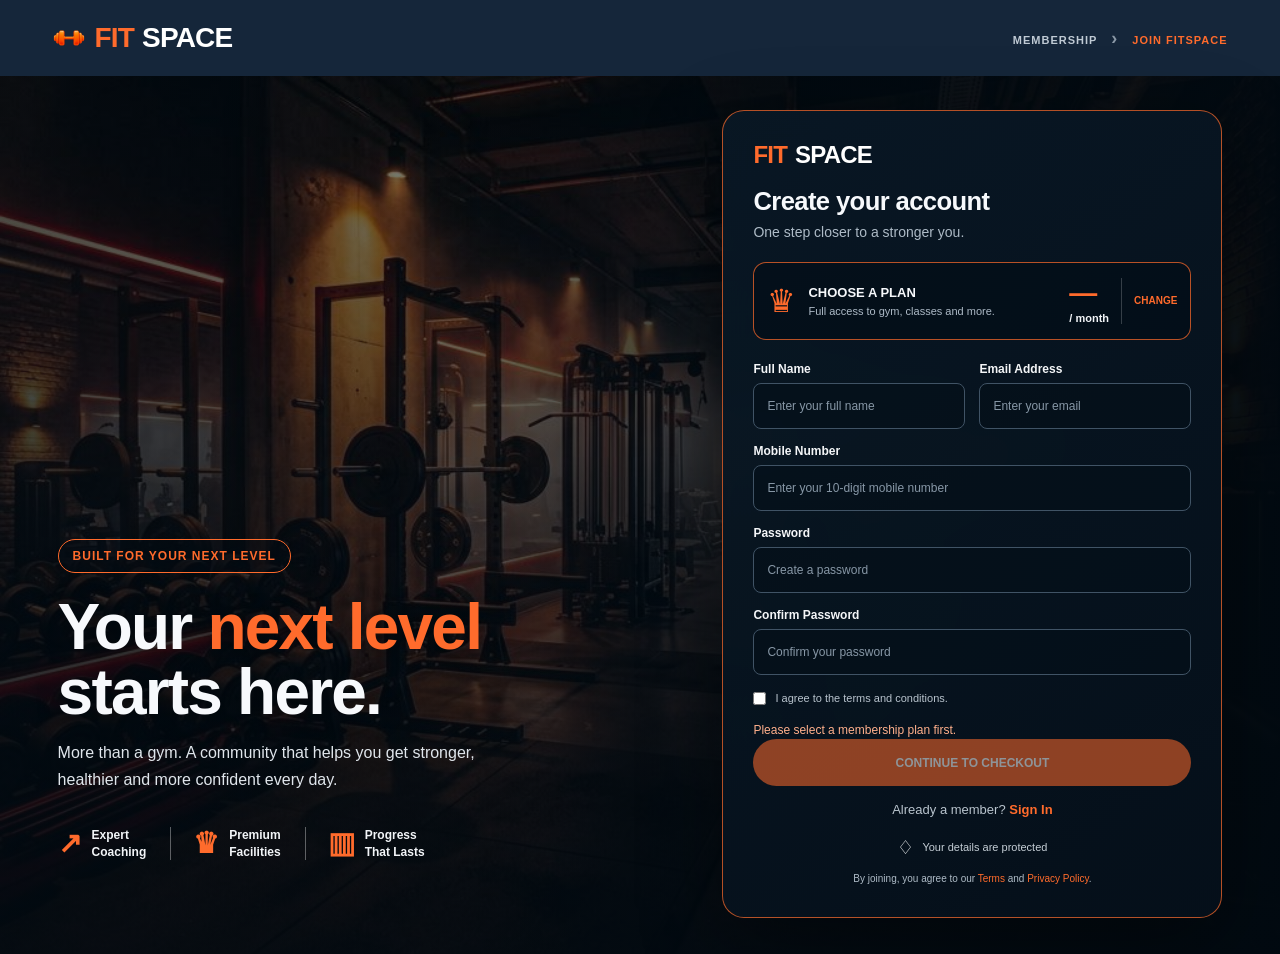
==== pages/register.html @ bdb19040 "Registration page added" ====
<!DOCTYPE html>
<html lang="en">
<head>
    <meta charset="UTF-8">
    <meta name="viewport" content="width=device-width, initial-scale=1.0">
    <meta name="description" content="Create your FITSPACE membership account.">
    <title>Create Account | FITSPACE</title>
    <link rel="stylesheet" href="../css/base.css">
    <link rel="stylesheet" href="../css/auth.css">
</head>
<body>
    <main class="registration-screen">
        <img class="registration-background" src="../images/registration/reg2.jpg" alt="">
        <div class="registration-overlay"></div>

        <header class="auth-topbar">
            <a href="../index.html" class="auth-logo">
            <img src="../images/logo/logo1.png" alt="" class="auth-logo-icon">
            <span>FIT</span>SPACE
           </a>
            <div class="topbar-right">
                <nav class="topbar-label" aria-label="Breadcrumb">
                    <a href="../index.html#membership">MEMBERSHIP</a>
                    <span class="breadcrumb-arrow">›</span>
                    <strong>JOIN FITSPACE</strong>
                </nav>
            </div>
        </header>

        <section class="registration-content">
            <div class="registration-copy">
                <span class="visual-eyebrow">BUILT FOR YOUR NEXT LEVEL</span>
                <h1>Your <span>next level</span><br>starts here.</h1>
                <p>More than a gym. A community that helps you get stronger, healthier and more confident every day.</p>
                <div class="registration-benefits">
                    <div class="benefit-item"><span class="benefit-icon">↗</span><span>Expert<br>Coaching</span></div>
                    <div class="benefit-item"><span class="benefit-icon">♛</span><span>Premium<br>Facilities</span></div>
                    <div class="benefit-item"><span class="benefit-icon">▥</span><span>Progress<br>That Lasts</span></div>
                </div>
            </div>

            <section class="auth-card" aria-labelledby="form-title">
                <a href="../index.html" class="auth-logo card-logo"><span>FIT</span>SPACE</a>
                <div class="auth-heading">
                    <h2 id="form-title">Create your account</h2>
                    <p>One step closer to a stronger you.</p>
                </div>

                <div class="selected-plan">
                    <span class="plan-crown" aria-hidden="true">♛</span>
                    <div class="plan-details">
                        <strong id="plan-name">Loading...</strong>
                        <span>Full access to gym, classes and more.</span>
                    </div>
                    <div class="plan-cost"><strong id="plan-price">—</strong><span>/ month</span></div>
                    <a href="../index.html#membership" class="change-plan">CHANGE</a>
                </div>

                <form id="registration-form">
                    <div class="form-row">
                        <div class="form-group">
                            <label for="full-name">Full Name</label>
                            <input type="text" id="full-name" name="fullName" autocomplete="name" placeholder="Enter your full name" required>
                        </div>
                        <div class="form-group">
                            <label for="email">Email Address</label>
                            <input type="email" id="email" name="email" autocomplete="email" placeholder="Enter your email" required>
                        </div>
                    </div>
                    <div class="form-group">
                        <label for="mobile">Mobile Number</label>
                        <input type="tel" id="mobile" name="mobile" autocomplete="tel" placeholder="Enter your 10-digit mobile number" inputmode="numeric" pattern="[6-9][0-9]{9}" minlength="10" maxlength="10" required>
                    </div>
                    <div class="form-group">
                        <label for="password">Password</label>
                        <input type="password" id="password" name="password" autocomplete="new-password" minlength="8" placeholder="Create a password" required>
                    </div>
                    <div class="form-group">
                        <label for="confirm-password">Confirm Password</label>
                        <input type="password" id="confirm-password" name="confirmPassword" autocomplete="new-password" minlength="8" placeholder="Confirm your password" required>
                    </div>
                    <label class="terms-check">
                        <input type="checkbox" id="terms" required>
                        <span>I agree to the terms and conditions.</span>
                    </label>
                    <p id="form-message" class="form-message" role="status" aria-live="polite"></p>
                    <button type="submit" class="auth-submit">CONTINUE TO CHECKOUT</button>
                    <p class="auth-footer">Already a member? <a href="login.html">Sign In</a></p>

                </form>

                <div class="secure-note"><span aria-hidden="true">♢</span> Your details are protected</div>
                <p class="legal-note">By joining, you agree to our <a href="terms.html">Terms</a> and <a href="privacy.html">Privacy Policy</a>.</p>
                
            </section>
        </section>
    </main>
    <script src="../js/auth.js"></script>
</body>
</html>
---- css/base.css ----
* {
    margin: 0;
    padding: 0;
    box-sizing: border-box;
}

html {
    scroll-behavior: smooth;
}

body {
    font-family: Arial, Helvetica, sans-serif;
    color: #15263a;
    background: #fff;
    overflow-x: hidden;
}

img {
    display: block;
    max-width: 100%;
}

a {
    color: inherit;
    text-decoration: none;
}

button,
input,
select,
textarea {
    font-family: inherit;
}

.container {
    width: 90%;
    max-width: 1200px;
    margin: 0 auto;
}
---- css/auth.css ----
body {
    margin: 0;
    min-height: 100vh;
    background: #06111b;
    color: #f7f9fc;
}

.registration-screen {
    position: relative;
    min-height: 100vh;
    padding: 0 4.5% 36px;
    box-sizing: border-box;
    isolation: isolate;
    overflow: hidden;
    background: #06111b;
}

.registration-background {
    position: absolute;
    inset: 0;
    z-index: -3;
    width: 100%;
    height: 100%;
    object-fit: cover;
    object-position: center;
}

.registration-overlay {
    position: absolute;
    inset: 0;
    z-index: -2;
    background:
        linear-gradient(90deg, rgba(2,10,17,.56) 0%, rgba(2,10,17,.3) 38%, rgba(2,10,17,.8) 66%, rgba(2,10,17,.94) 100%),
        linear-gradient(0deg, rgba(2,10,17,.78), rgba(2,10,17,.2));
}



.auth-topbar {
    position: relative;
    width: 100vw;
    min-height: 76px;
    margin-left: calc(50% - 50vw);
    padding: 0 4.5%;
    box-sizing: border-box;
    display: flex;
    align-items: center;
    justify-content: space-between;
    gap: 20px;
    background: #15263a;
    border: none;
}



.auth-logo {
    display: inline-flex;
    align-items: center;
    gap: 8px;
    color: #fff;
    font-size: 28px;
    font-weight: 850;
    letter-spacing: -.8px;
    text-decoration: none;
    white-space: nowrap;
    flex-shrink: 0;
}

.auth-logo-icon {
    display: block;
    width: 34px;
    height: 34px;
    flex: 0 0 34px;
    object-fit: contain;
}

.auth-logo span {
    color: #ff6b2c;
}

.topbar-right {
    display: flex;
    align-items: center;
    gap: 42px;
}

.topbar-label {
    color: #c0cad4;
    font-size: 11px;
    font-weight: 700;
    letter-spacing: 1px;
}

.topbar-label a {
    color: #c0cad4;
    text-decoration: none;
    transition: color .25s ease;
}

.topbar-label a:hover {
    color: #ff6b2c;
}

.topbar-label strong {
    color: #ff6b2c;
}

.breadcrumb-arrow {
    margin: 0 10px;
    color: #8a98a6;
    font-size: 18px;
}

.registration-content {
    width: min(1450px, 100%);
    min-height: calc(100vh - 115px);
    margin: 0 auto;
    display: grid;
    grid-template-columns: minmax(0, 1fr) minmax(430px, 500px);
    align-items: center;
    gap: clamp(28px, 5vw, 80px);
    padding-top: 34px;
    box-sizing: border-box;
}

.registration-copy {
    max-width: 600px;
    align-self: end;
    padding-bottom: 58px;
    animation: fadeSlideUp .85s ease-out both;
}

.visual-eyebrow {
    display: inline-block;
    padding: 9px 14px;
    border: 1px solid #ff6b2c;
    border-radius: 24px;
    background: rgba(4,13,21,.45);
    color: #ff6b2c;
    font-size: 12px;
    font-weight: 800;
    letter-spacing: 1px;
}

.registration-copy h1 {
    margin: 22px 0 14px;
    font-size: clamp(42px, 5vw, 70px);
    line-height: 1.02;
    letter-spacing: -1.8px;
    text-shadow: 0 3px 24px rgba(0,0,0,.35);
}

.registration-copy h1 span {
    color: #ff6b2c;
    transition: text-shadow .3s ease, color .3s ease;
}

.registration-copy h1 span:hover {
    text-shadow: 0 0 22px rgba(255,107,44,.5);
}

.registration-copy > p {
    max-width: 440px;
    margin: 0;
    color: #e0e6ec;
    font-size: 16px;
    line-height: 1.7;
}

.registration-benefits {
    display: flex;
    align-items: center;
    gap: 24px;
    margin-top: 34px;
}

.benefit-item {
    display: flex;
    align-items: center;
    gap: 10px;
    color: #f2f5f8;
    font-size: 12px;
    font-weight: 700;
    line-height: 1.35;
    transition: transform .25s ease;
}

.benefit-item + .benefit-item {
    padding-left: 22px;
    border-left: 1px solid rgba(255,255,255,.35);
}

.benefit-item:hover {
    transform: translateY(-4px);
}

.benefit-icon {
    color: #ff6b2c;
    font-size: 29px;
    line-height: 1;
    transition: transform .25s ease;
}

.benefit-item:hover .benefit-icon {
    transform: scale(1.15);
}

.auth-card {
    width: 100%;
    padding: 30px;
    box-sizing: border-box;
    border: 1px solid rgba(255,107,44,.7);
    border-radius: 22px;
    background: linear-gradient(145deg, rgba(9,24,37,.94), rgba(5,16,26,.94));
    box-shadow: 0 24px 80px rgba(0,0,0,.4);
    backdrop-filter: blur(16px);
    animation: fadeSlideLeft .8s ease-out .15s both;
}

.card-logo {
    margin-bottom: 18px;
    font-size: 24px;
}

.auth-heading {
    margin-bottom: 22px;
}

.auth-heading h2 {
    margin: 0 0 8px;
    font-size: clamp(25px, 2vw, 32px);
    letter-spacing: -.6px;
}

.auth-heading p {
    margin: 0;
    color: #aebbc7;
    font-size: 14px;
}

.selected-plan {
    display: flex;
    align-items: center;
    gap: 12px;
    margin-bottom: 22px;
    padding: 15px 13px;
    border: 1px solid rgba(255,107,44,.72);
    border-radius: 13px;
    background: rgba(3,13,22,.6);
    animation: fadeSlideUp .7s ease-out .45s both;
}

.plan-crown {
    color: #ff6b2c;
    font-size: 32px;
    line-height: 1;
}

.plan-details {
    display: flex;
    flex: 1;
    flex-direction: column;
    gap: 5px;
    min-width: 0;
}

.plan-details strong {
    font-size: 13px;
    text-transform: uppercase;
}

.plan-details > span,
.plan-cost > span {
    color: #aebbc7;
    font-size: 11px;
}

.plan-cost {
    display: flex;
    flex-direction: column;
    align-items: flex-start;
    padding-right: 12px;
    border-right: 1px solid rgba(255,255,255,.2);
    white-space: nowrap;
}

.plan-cost strong {
    color: #ff6b2c;
    font-size: 28px;
    line-height: 1.1;
}

.plan-cost > span {
    margin-top: 3px;
    color: #f2f5f8;
    font-weight: 600;
}

.change-plan {
    color: #ff6b2c;
    font-size: 10px;
    font-weight: 800;
    text-decoration: none;
    white-space: nowrap;
    transition: color .25s ease;
}

.change-plan:hover {
    color: #ff9b70;
}

.form-row {
    display: grid;
    grid-template-columns: repeat(2, minmax(0, 1fr));
    gap: 14px;
}

.form-group {
    min-width: 0;
    margin-bottom: 15px;
}

.form-group label {
    display: block;
    margin-bottom: 7px;
    color: #f4f6f8;
    font-size: 12px;
    font-weight: 650;
}

.form-group input {
    width: 100%;
    min-height: 46px;
    padding: 11px 13px;
    box-sizing: border-box;
    border: 1px solid #405365;
    border-radius: 8px;
    outline: none;
    background: rgba(4,15,25,.62);
    color: #fff;
    font: inherit;
    font-size: 12px;
    transition: border-color .2s ease, box-shadow .2s ease;
}

.form-group input:focus {
    border-color: #ff6b2c;
    box-shadow: 0 0 0 3px rgba(255,107,44,.12);
}

.form-group input::placeholder {
    color: #8797a6;
}

.terms-check {
    display: flex;
    align-items: flex-start;
    gap: 9px;
    margin: 3px 0 15px;
    color: #b9c4ce;
    font-size: 11px;
    line-height: 1.5;
}

.terms-check input {
    margin: 2px 0 0;
    accent-color: #ff6b2c;
}

.form-message {
    color: #ffb08c;
    font-size: 12px;
    line-height: 1.5;
}

.auth-submit {
    display: flex;
    align-items: center;
    justify-content: center;
    width: 100%;
    min-height: 47px;
    padding: 12px 16px;
    border: none;
    border-radius: 28px;
    background: #ff6b2c;
    color: #fff;
    font-size: 12px;
    font-weight: 800;
    cursor: pointer;
    box-shadow: 0 5px 20px rgba(255,107,44,.12);
    transition: background .2s ease, transform .2s ease, box-shadow .2s ease;
}

.auth-submit:hover {
    background: #ff7c42;
    transform: translateY(-1px);
    box-shadow: 0 8px 28px rgba(255,107,44,.35);
}

.auth-submit:disabled {
    opacity: .55;
    cursor: not-allowed;
    transform: none;
    box-shadow: none;
}

.auth-card .auth-footer {
    margin: 14px 0 0;
    color: #b9c4ce;
    font-size: 13px;
    line-height: 1.5;
    text-align: center;
}

.auth-card .auth-footer a {
    color: #ff6b2c;
    font-weight: 700;
    text-decoration: none;
    transition: color .25s ease;
}

.auth-card .auth-footer a:hover {
    color: #ff9b70;
    text-decoration: underline;
}

.secure-note {
    display: flex;
    justify-content: center;
    align-items: center;
    gap: 8px;
    margin-top: 16px;
    color: #c5ced6;
    font-size: 11px;
}

.secure-note span {
    color: #f4f6f8;
    font-size: 19px;
}

.legal-note {
    margin: 12px 0 0;
    color: #aebbc7;
    font-size: 10px;
    line-height: 1.6;
    text-align: center;
}

.legal-note a {
    color: #ff6b2c;
    text-decoration: none;
}

.legal-note a:hover {
    text-decoration: underline;
}

@keyframes fadeSlideUp {
    from {
        opacity: 0;
        transform: translateY(24px);
    }
    to {
        opacity: 1;
        transform: translateY(0);
    }
}

@keyframes fadeSlideLeft {
    from {
        opacity: 0;
        transform: translateX(28px);
    }
    to {
        opacity: 1;
        transform: translateX(0);
    }
}

@media (max-width: 1000px) {
    .registration-screen {
        padding: 0 3% 28px;
    }

    .registration-content {
        grid-template-columns: minmax(0, 1fr) minmax(390px, 460px);
        gap: 25px;
    }

    .registration-copy h1 {
        font-size: clamp(38px, 4.5vw, 54px);
    }

    .registration-benefits {
        gap: 12px;
    }

    .benefit-item + .benefit-item {
        padding-left: 12px;
    }

    .auth-card {
        padding: 24px;
    }
}

@media (max-width: 800px) {
    .registration-screen {
        padding: 0 4% 30px;
    }


    
    .auth-topbar {
        width: calc(100% + 32px);
        min-height: 64px;
        margin-left: -16px;
        padding: 0 16px;
        box-sizing: border-box;
        display: flex;
        align-items: center;
        justify-content: space-between;
        background: #15263a;
        border: none;
    }



    .topbar-label {
        display: none;
    }

    .topbar-right {
        gap: 0;
    }

    .registration-content {
        grid-template-columns: minmax(0, 1fr);
        gap: 22px;
        padding-top: 28px;
    }

    .registration-copy {
        max-width: 600px;
        padding: 24px 0 0;
    }

    .registration-copy h1 {
        font-size: clamp(42px, 8vw, 60px);
    }

    .registration-copy > p {
        max-width: 500px;
    }

    .auth-card {
        width: min(560px, 100%);
        justify-self: center;
    }
}

@media (max-width: 520px) {
    .registration-screen {
        padding: 0 16px 24px;
    }

    .registration-background {
        object-position: 42% center;
    }

    .registration-overlay {
        background: linear-gradient(
            180deg,
            rgba(2,10,17,.5),
            rgba(2,10,17,.72) 34%,
            rgba(2,10,17,.96) 68%
        );
    }

    .auth-topbar {
        min-height: 62px;
    }

    .auth-logo {
        gap: 6px;
        font-size: 23px;
        letter-spacing: -.6px;
    }

    .auth-logo-icon {
        width: 28px;
        height: 28px;
        flex-basis: 28px;
    }

    .registration-content {
        padding-top: 18px;
        gap: 20px;
    }

    .registration-copy {
        padding-top: 16px;
    }

    .visual-eyebrow {
        padding: 7px 10px;
        font-size: 10px;
    }

    .registration-copy h1 {
        margin: 15px 0 10px;
        font-size: clamp(36px, 10vw, 48px);
        letter-spacing: -1px;
    }

    .registration-copy > p {
        max-width: 360px;
        font-size: 13px;
        line-height: 1.55;
    }

    .registration-benefits {
        flex-wrap: wrap;
        gap: 10px;
        margin-top: 20px;
    }

    .benefit-item {
        gap: 6px;
        font-size: 10px;
    }

    .benefit-item + .benefit-item {
        padding-left: 10px;
    }

    .benefit-icon {
        font-size: 22px;
    }

    .auth-card {
        padding: 22px 17px;
        border-radius: 18px;
    }

    .card-logo {
        margin-bottom: 14px;
    }

    .auth-heading h2 {
        font-size: 25px;
    }

    .auth-heading p {
        font-size: 13px;
    }

    .selected-plan {
        gap: 8px;
        padding: 12px 9px;
    }

    .plan-crown {
        font-size: 25px;
    }

    .plan-details strong {
        font-size: 10px;
    }

    .plan-details > span {
        font-size: 9px;
    }

    .plan-cost {
        padding-right: 8px;
    }

    .plan-cost strong {
        font-size: 22px;
    }

    .change-plan {
        font-size: 9px;
    }

    .form-row {
        grid-template-columns: minmax(0, 1fr);
        gap: 0;
    }

    .form-group {
        margin-bottom: 14px;
    }

    .form-group input {
        min-height: 47px;
        font-size: 13px;
    }
}

@media (max-width: 360px) {
    .auth-logo {
        font-size: 21px;
    }

    .auth-logo-icon {
        width: 25px;
        height: 25px;
        flex-basis: 25px;
    }

    .selected-plan {
        flex-wrap: wrap;
    }

    .plan-details {
        flex-basis: calc(100% - 45px);
    }

    .plan-cost {
        margin-left: 33px;
    }
}

@media (prefers-reduced-motion: reduce) {
    .registration-copy,
    .auth-card,
    .selected-plan {
        animation: none;
    }

    .registration-copy h1 span,
    .benefit-item,
    .benefit-icon,
    .auth-submit,
    .change-plan,
    .topbar-label a,
    .auth-card .auth-footer a,
    .form-group input {
        transition: none;
    }

    .benefit-item:hover,
    .auth-submit:hover {
        transform: none;
    }
}
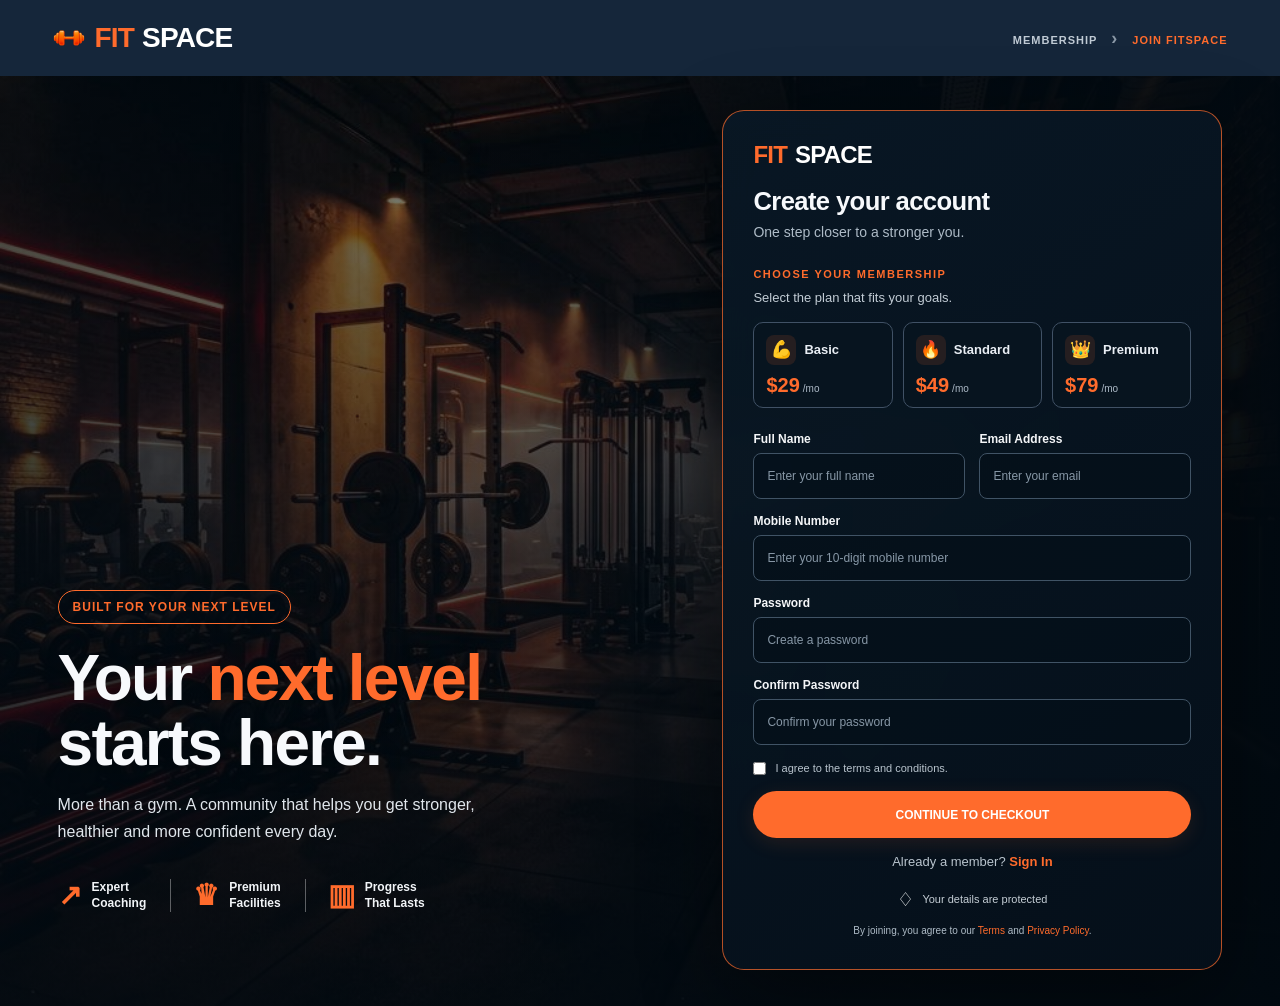
==== commit 940e16f5: "Registration modifie  login added" ====
--- a/pages/register.html
+++ b/pages/register.html
@@ -1,3 +1,4 @@
+
 <!DOCTYPE html>
 <html lang="en">
 <head>
@@ -15,9 +16,10 @@
 
         <header class="auth-topbar">
             <a href="../index.html" class="auth-logo">
-            <img src="../images/logo/logo1.png" alt="" class="auth-logo-icon">
-            <span>FIT</span>SPACE
-           </a>
+                <img src="../images/logo/logo1.png" alt="" class="auth-logo-icon">
+                <span>FIT</span>SPACE
+            </a>
+
             <div class="topbar-right">
                 <nav class="topbar-label" aria-label="Breadcrumb">
                     <a href="../index.html#membership">MEMBERSHIP</a>
@@ -32,69 +34,174 @@
                 <span class="visual-eyebrow">BUILT FOR YOUR NEXT LEVEL</span>
                 <h1>Your <span>next level</span><br>starts here.</h1>
                 <p>More than a gym. A community that helps you get stronger, healthier and more confident every day.</p>
+
                 <div class="registration-benefits">
-                    <div class="benefit-item"><span class="benefit-icon">↗</span><span>Expert<br>Coaching</span></div>
-                    <div class="benefit-item"><span class="benefit-icon">♛</span><span>Premium<br>Facilities</span></div>
-                    <div class="benefit-item"><span class="benefit-icon">▥</span><span>Progress<br>That Lasts</span></div>
+                    <div class="benefit-item">
+                        <span class="benefit-icon">↗</span>
+                        <span>Expert<br>Coaching</span>
+                    </div>
+                    <div class="benefit-item">
+                        <span class="benefit-icon">♛</span>
+                        <span>Premium<br>Facilities</span>
+                    </div>
+                    <div class="benefit-item">
+                        <span class="benefit-icon">▥</span>
+                        <span>Progress<br>That Lasts</span>
+                    </div>
                 </div>
             </div>
 
             <section class="auth-card" aria-labelledby="form-title">
-                <a href="../index.html" class="auth-logo card-logo"><span>FIT</span>SPACE</a>
+                <a href="../index.html" class="auth-logo card-logo">
+                    <span>FIT</span>SPACE
+                </a>
+
                 <div class="auth-heading">
                     <h2 id="form-title">Create your account</h2>
                     <p>One step closer to a stronger you.</p>
                 </div>
 
-                <div class="selected-plan">
-                    <span class="plan-crown" aria-hidden="true">♛</span>
-                    <div class="plan-details">
-                        <strong id="plan-name">Loading...</strong>
-                        <span>Full access to gym, classes and more.</span>
-                    </div>
-                    <div class="plan-cost"><strong id="plan-price">—</strong><span>/ month</span></div>
-                    <a href="../index.html#membership" class="change-plan">CHANGE</a>
+                <div class="plan-selector">
+                    <div class="plan-selector-heading">
+                        <span>CHOOSE YOUR MEMBERSHIP</span>
+                        <p>Select the plan that fits your goals.</p>
+                    </div>
+
+                                    
+                    <div class="plan-options">
+                        <label class="plan-option">
+                            <input type="radio" name="membershipPlan" value="basic" required>
+                            <span class="plan-option-content">
+                                <span class="plan-option-heading">
+                                    <span class="plan-icon" aria-hidden="true">💪</span>
+                                    <span class="plan-option-name">Basic</span>
+                                </span>
+                                <strong>$29<span>/mo</span></strong>
+                            </span>
+                        </label>
+
+                        <label class="plan-option">
+                            <input type="radio" name="membershipPlan" value="standard" required>
+                            <span class="plan-option-content">
+                                <span class="plan-option-heading">
+                                    <span class="plan-icon" aria-hidden="true">🔥</span>
+                                    <span class="plan-option-name">Standard</span>
+                                </span>
+                                <strong>$49<span>/mo</span></strong>
+                            </span>
+                        </label>
+
+                        <label class="plan-option">
+                            <input type="radio" name="membershipPlan" value="premium" required>
+                            <span class="plan-option-content">
+                                <span class="plan-option-heading">
+                                    <span class="plan-icon" aria-hidden="true">👑</span>
+                                    <span class="plan-option-name">Premium</span>
+                                </span>
+                                <strong>$79<span>/mo</span></strong>
+                            </span>
+                        </label>
+                    </div>
+
+
+                  
                 </div>
 
                 <form id="registration-form">
                     <div class="form-row">
                         <div class="form-group">
                             <label for="full-name">Full Name</label>
-                            <input type="text" id="full-name" name="fullName" autocomplete="name" placeholder="Enter your full name" required>
+                            <input
+                                type="text"
+                                id="full-name"
+                                name="fullName"
+                                autocomplete="name"
+                                placeholder="Enter your full name"
+                                required>
                         </div>
+
                         <div class="form-group">
                             <label for="email">Email Address</label>
-                            <input type="email" id="email" name="email" autocomplete="email" placeholder="Enter your email" required>
+                            <input
+                                type="email"
+                                id="email"
+                                name="email"
+                                autocomplete="email"
+                                placeholder="Enter your email"
+                                required>
                         </div>
                     </div>
+
                     <div class="form-group">
                         <label for="mobile">Mobile Number</label>
-                        <input type="tel" id="mobile" name="mobile" autocomplete="tel" placeholder="Enter your 10-digit mobile number" inputmode="numeric" pattern="[6-9][0-9]{9}" minlength="10" maxlength="10" required>
-                    </div>
+                        <input
+                            type="tel"
+                            id="mobile"
+                            name="mobile"
+                            autocomplete="tel"
+                            placeholder="Enter your 10-digit mobile number"
+                            inputmode="numeric"
+                            pattern="[6-9][0-9]{9}"
+                            minlength="10"
+                            maxlength="10"
+                            required>
+                    </div>
+
                     <div class="form-group">
                         <label for="password">Password</label>
-                        <input type="password" id="password" name="password" autocomplete="new-password" minlength="8" placeholder="Create a password" required>
-                    </div>
+                        <input
+                            type="password"
+                            id="password"
+                            name="password"
+                            autocomplete="new-password"
+                            minlength="8"
+                            placeholder="Create a password"
+                            required>
+                    </div>
+
                     <div class="form-group">
                         <label for="confirm-password">Confirm Password</label>
-                        <input type="password" id="confirm-password" name="confirmPassword" autocomplete="new-password" minlength="8" placeholder="Confirm your password" required>
-                    </div>
+                        <input
+                            type="password"
+                            id="confirm-password"
+                            name="confirmPassword"
+                            autocomplete="new-password"
+                            minlength="8"
+                            placeholder="Confirm your password"
+                            required>
+                    </div>
+
                     <label class="terms-check">
                         <input type="checkbox" id="terms" required>
                         <span>I agree to the terms and conditions.</span>
                     </label>
+
                     <p id="form-message" class="form-message" role="status" aria-live="polite"></p>
-                    <button type="submit" class="auth-submit">CONTINUE TO CHECKOUT</button>
-                    <p class="auth-footer">Already a member? <a href="login.html">Sign In</a></p>
-
+
+                    <button type="submit" class="auth-submit">
+                        CONTINUE TO CHECKOUT
+                    </button>
+
+                    <p class="auth-footer">
+                        Already a member?
+                        <a href="login.html">Sign In</a>
+                    </p>
                 </form>
 
-                <div class="secure-note"><span aria-hidden="true">♢</span> Your details are protected</div>
-                <p class="legal-note">By joining, you agree to our <a href="terms.html">Terms</a> and <a href="privacy.html">Privacy Policy</a>.</p>
-                
+                <div class="secure-note">
+                    <span aria-hidden="true">♢</span>
+                    Your details are protected
+                </div>
+
+                <p class="legal-note">
+                    By joining, you agree to our
+                    <a href="terms.html">Terms</a> and
+                    <a href="privacy.html">Privacy Policy</a>.
+                </p>
             </section>
         </section>
     </main>
+
     <script src="../js/auth.js"></script>
 </body>
 </html>
--- a/css/auth.css
+++ b/css/auth.css
@@ -748,3 +748,165 @@
         transform: none;
     }
 }
+
+
+
+/* Membership plan selector */
+.plan-selector {
+    margin: 24px 0;
+}
+
+.plan-selector-heading {
+    margin-bottom: 14px;
+}
+
+.plan-selector-heading > span {
+    color: #ff6b2c;
+    font-size: 11px;
+    font-weight: 800;
+    letter-spacing: 1.5px;
+}
+
+.plan-selector-heading p {
+    margin: 6px 0 0;
+    color: #c2ccd5;
+    font-size: 13px;
+    line-height: 1.5;
+}
+
+.plan-options {
+    display: grid;
+    grid-template-columns: repeat(3, minmax(0, 1fr));
+    gap: 10px;
+}
+
+.plan-option {
+    position: relative;
+    display: block;
+    min-width: 0;
+    cursor: pointer;
+}
+
+.plan-option input {
+    position: absolute;
+    width: 1px;
+    height: 1px;
+    opacity: 0;
+}
+
+.plan-option-content {
+    display: flex;
+    flex-direction: column;
+    justify-content: center;
+    gap: 10px;
+    min-height: 76px;
+    padding: 12px;
+    box-sizing: border-box;
+    border: 1px solid #405165;
+    border-radius: 10px;
+    background: rgba(7, 20, 31, 0.75);
+    transition: border-color 0.25s ease, background 0.25s ease,
+        transform 0.25s ease, box-shadow 0.25s ease;
+}
+
+.plan-option-name {
+    color: #e9eef4;
+    font-size: 13px;
+    font-weight: 700;
+}
+
+.plan-option-content strong {
+    color: #ff6b2c;
+    font-size: 20px;
+    line-height: 1;
+}
+
+.plan-option-content strong span {
+    margin-left: 3px;
+    color: #aebbc8;
+    font-size: 10px;
+    font-weight: 500;
+}
+
+.plan-option:hover .plan-option-content {
+    border-color: #ff6b2c;
+    transform: translateY(-2px);
+}
+
+.plan-option input:checked + .plan-option-content {
+    border-color: #ff6b2c;
+    background: rgba(255, 107, 44, 0.1);
+    box-shadow: 0 0 0 1px rgba(255, 107, 44, 0.18);
+}
+
+.plan-option input:focus-visible + .plan-option-content {
+    outline: 2px solid #ff8b58;
+    outline-offset: 3px;
+}
+
+.selected-plan {
+    margin-top: 14px;
+}
+
+@media (max-width: 520px) {
+    .plan-options {
+        grid-template-columns: 1fr;
+        gap: 8px;
+    }
+
+    .plan-option-content {
+        flex-direction: row;
+        align-items: center;
+        justify-content: space-between;
+        min-height: 58px;
+        padding: 12px 14px;
+    }
+
+    .plan-selector {
+        margin: 20px 0;
+    }
+}
+
+@media (prefers-reduced-motion: reduce) {
+    .plan-option-content {
+        transition: none;
+    }
+
+    .plan-option:hover .plan-option-content {
+        transform: none;
+    }
+}
+
+
+/* Emoji styling */
+
+.plan-option-heading {
+    display: flex;
+    align-items: center;
+    gap: 8px;
+}
+
+.plan-icon {
+    display: inline-flex;
+    align-items: center;
+    justify-content: center;
+    width: 30px;
+    height: 30px;
+    flex-shrink: 0;
+    border-radius: 8px;
+    background: rgba(255, 107, 44, 0.12);
+    font-size: 17px;
+    transition: transform 0.25s ease, background 0.25s ease;
+}
+
+.plan-option:hover .plan-icon,
+.plan-option input:checked + .plan-option-content .plan-icon {
+    background: rgba(255, 107, 44, 0.2);
+    transform: scale(1.08);
+}
+
+@media (prefers-reduced-motion: reduce) {
+    .plan-icon {
+        transition: none;
+    }
+}
